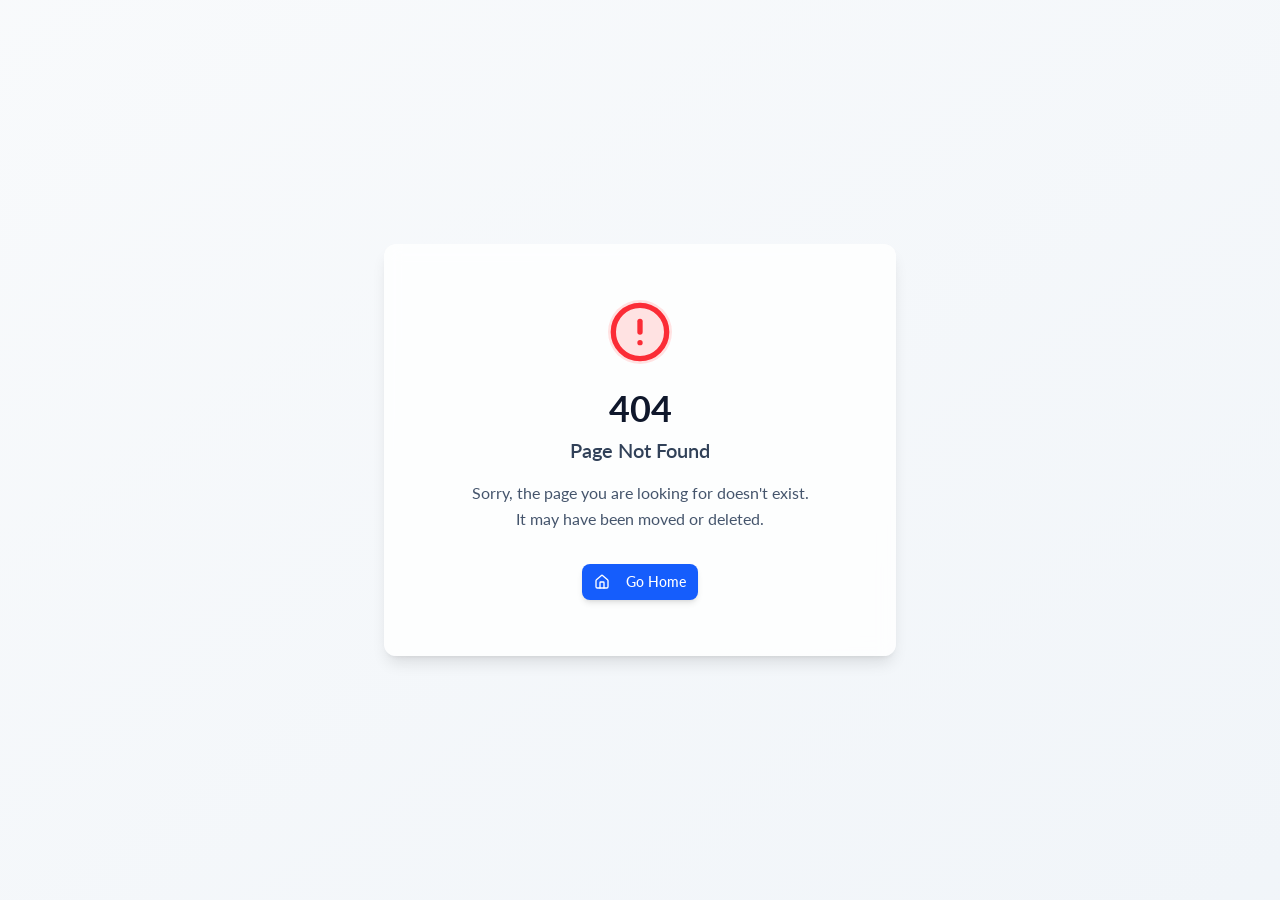
==== index.html @ 90c129e9 "Initial commit" ====
<!doctype html>
<html lang="en">

  <head>
    <meta charset="UTF-8" />
    <meta
      name="viewport"
      content="width=device-width, initial-scale=1.0, maximum-scale=1" />
    <title>Spirited Drivers Club — Stuttgart to Budapest | May 2026</title>
    <link rel="preconnect" href="https://fonts.googleapis.com" />
    <link rel="preconnect" href="https://fonts.gstatic.com" crossorigin />
    <link href="https://fonts.googleapis.com/css2?family=Dancing+Script:wght@600;700&family=Playfair+Display:ital,wght@0,400;0,600;0,700;1,400&family=Lato:wght@300;400;700&display=swap" rel="stylesheet" />
    <script type="module" crossorigin src="/assets/index-B2SPgRBj.js"></script>
    <link rel="stylesheet" crossorigin href="/assets/index-DcI2GNKt.css">
  </head>

  <body>

    <div id="root"></div>
    <script
      defer
      src="https://manus-analytics.com/umami"
      data-website-id="cd455a29-3bba-45b9-8fc7-5e9c5cc2528a"></script>
  </body>

</html>
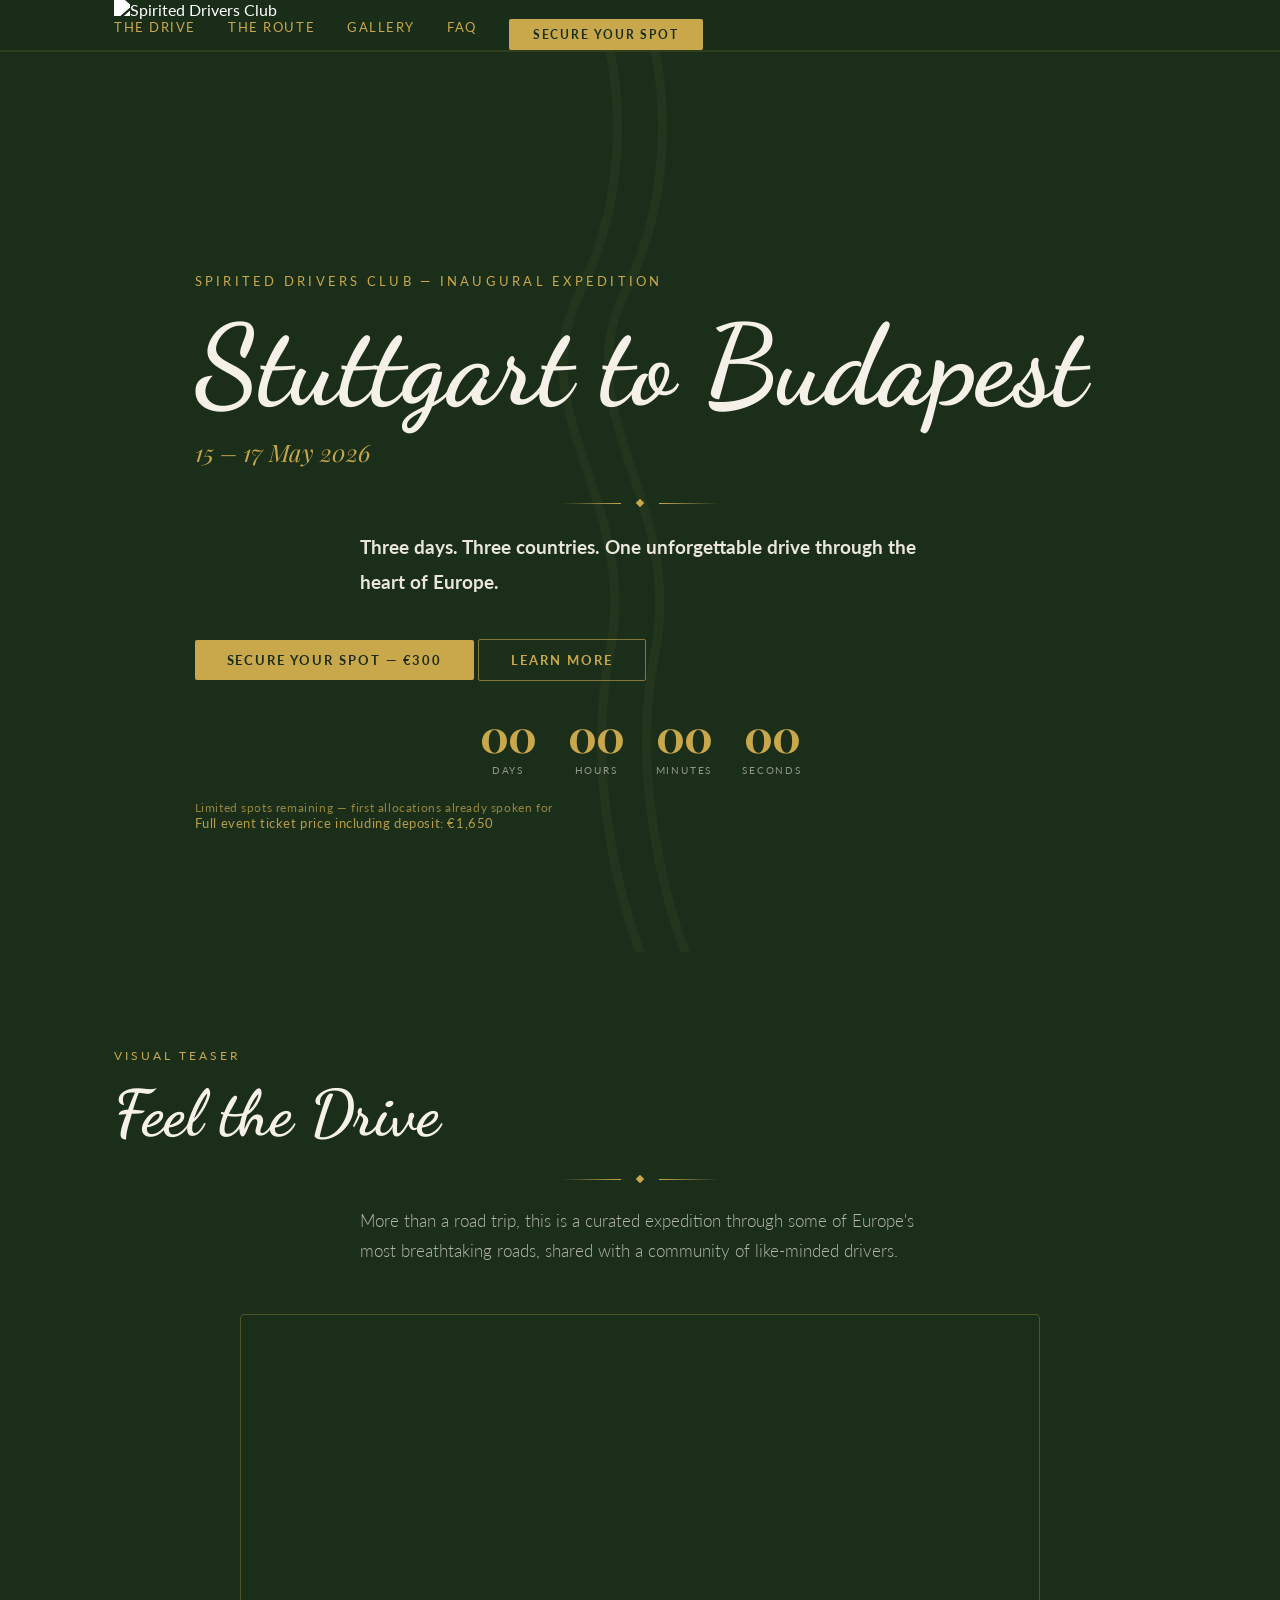
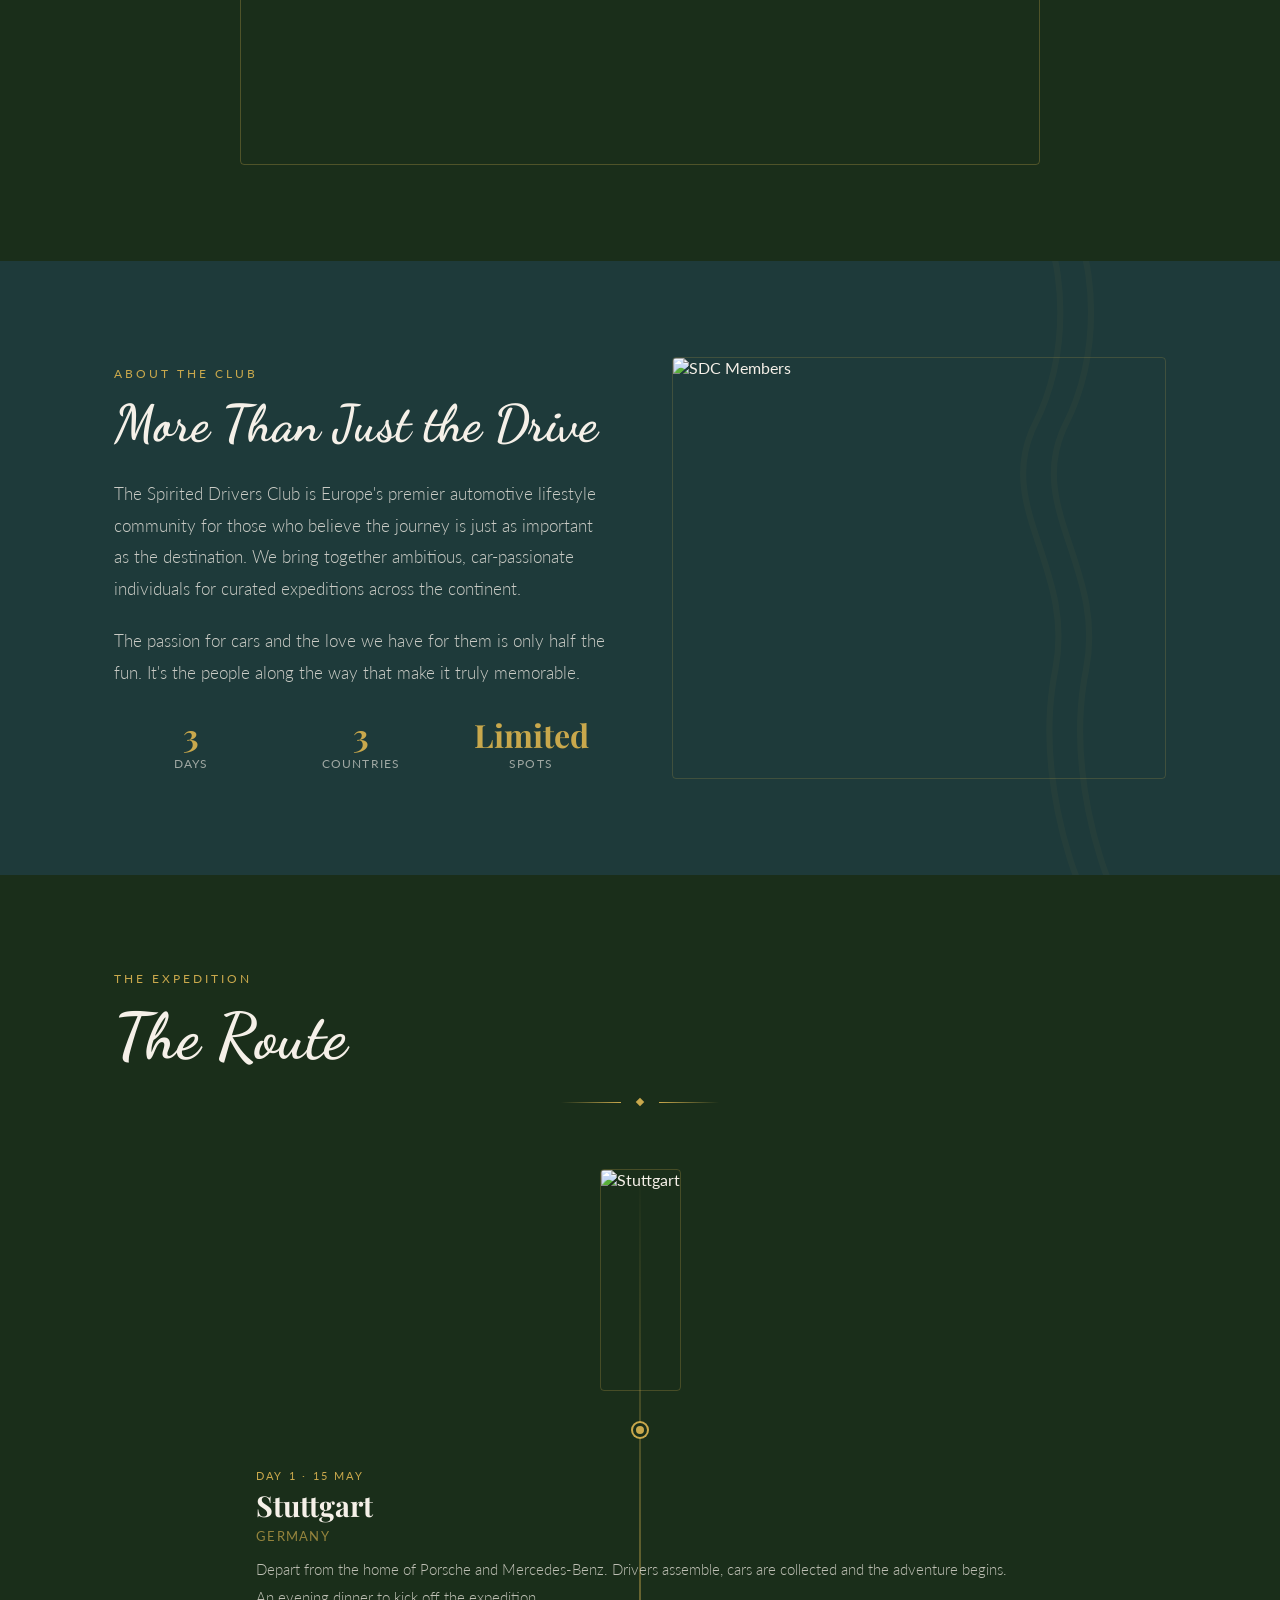
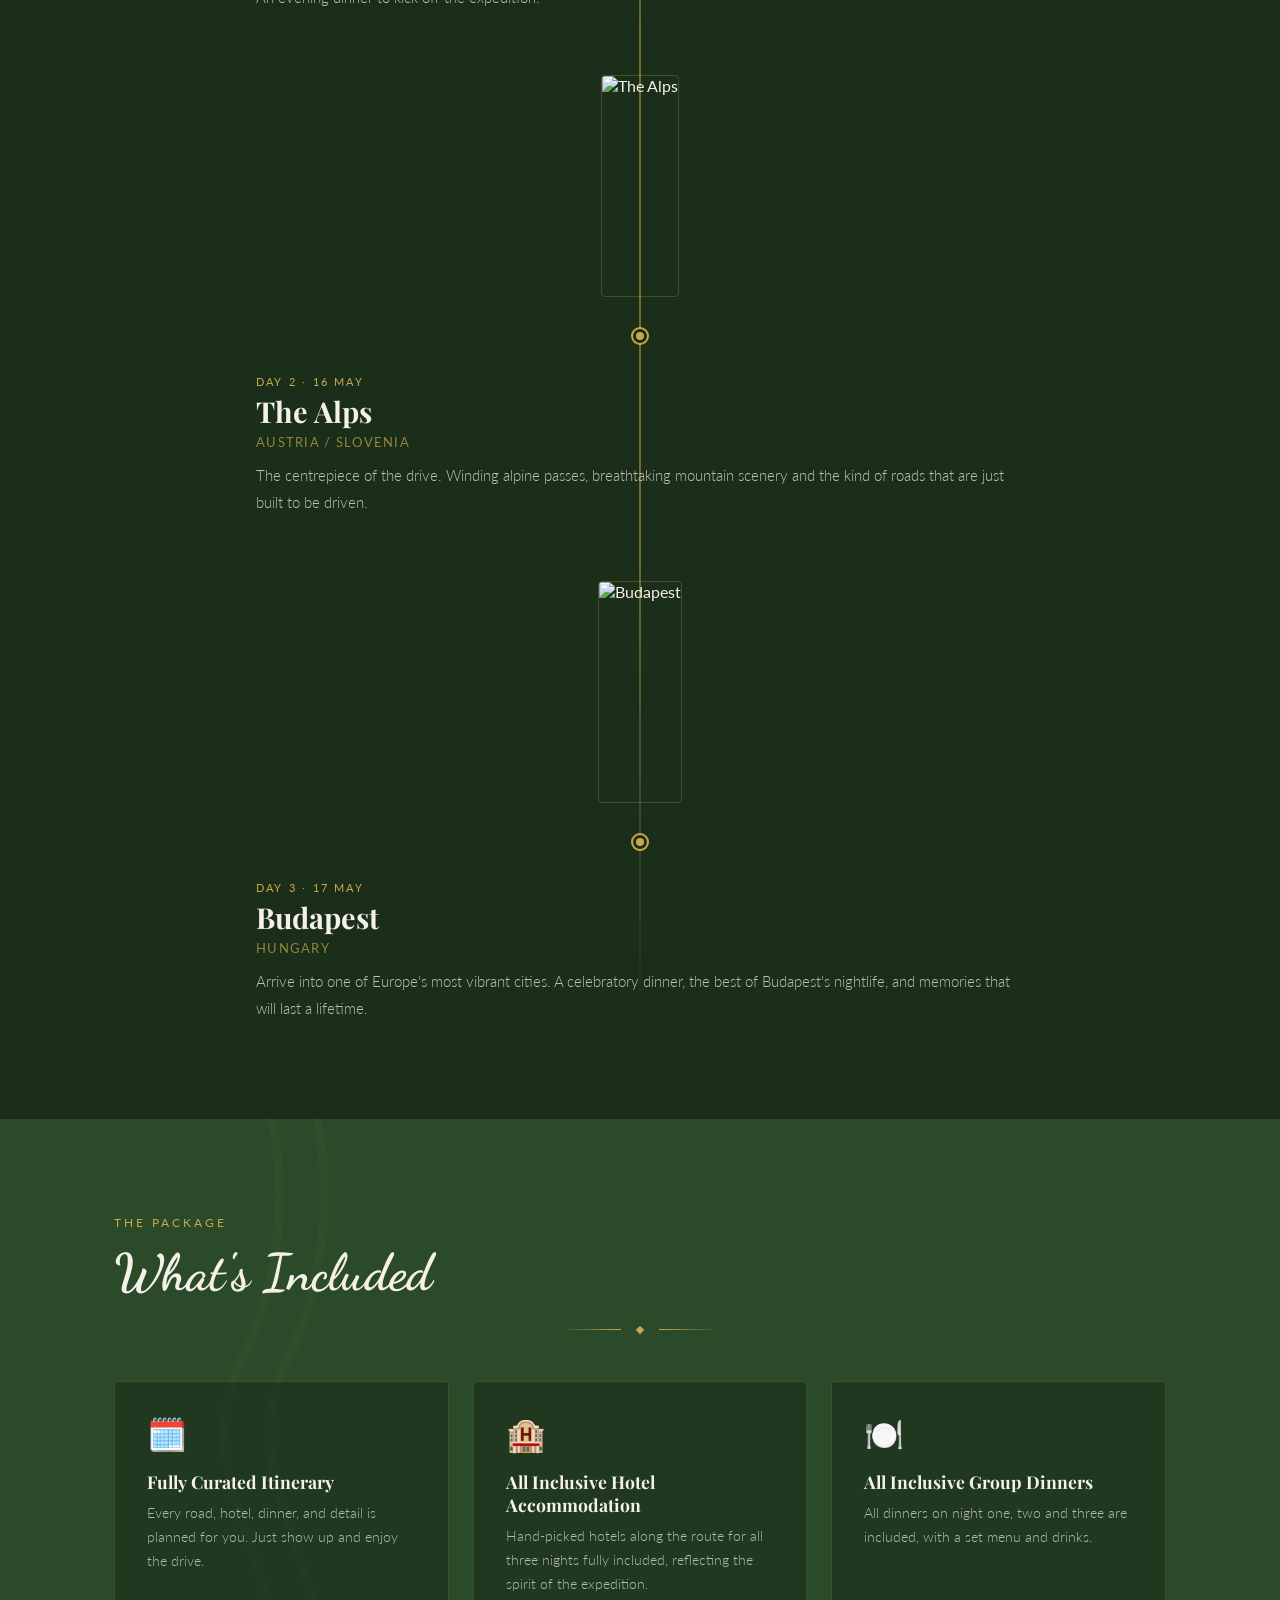
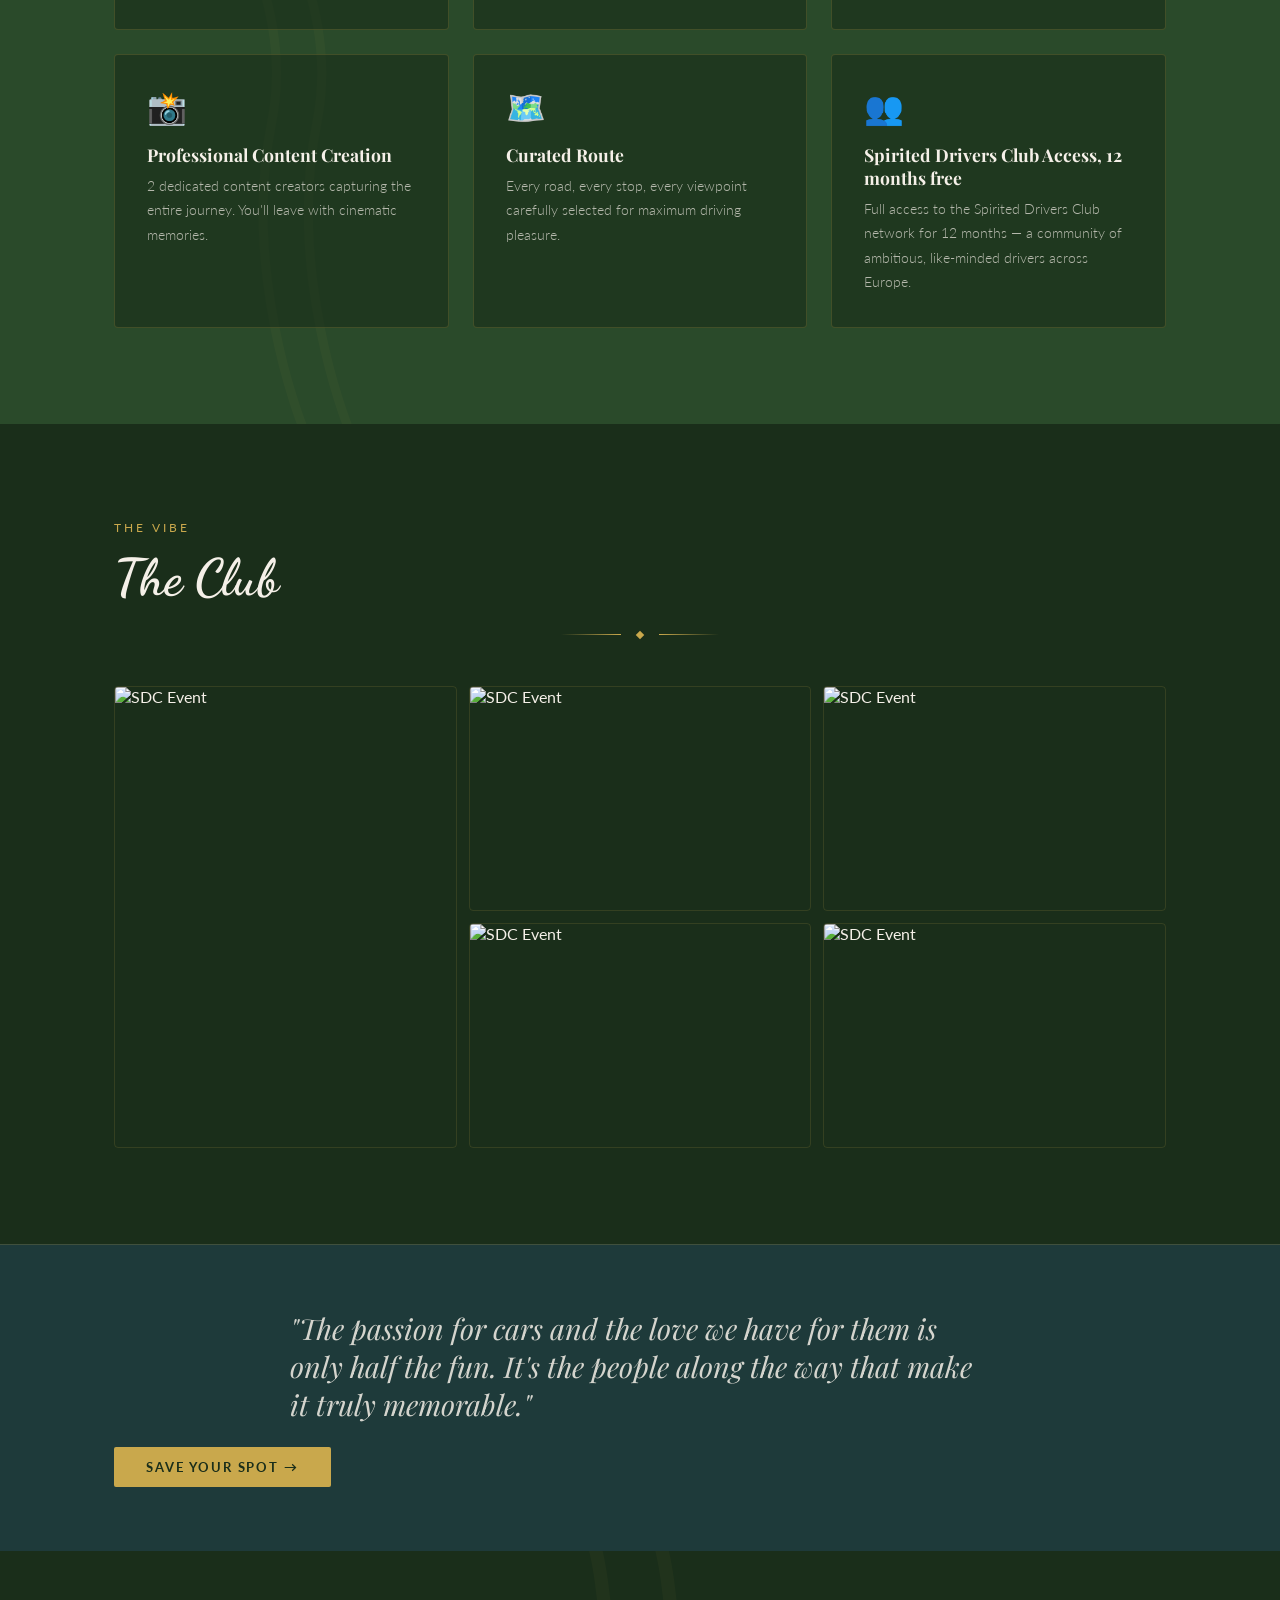
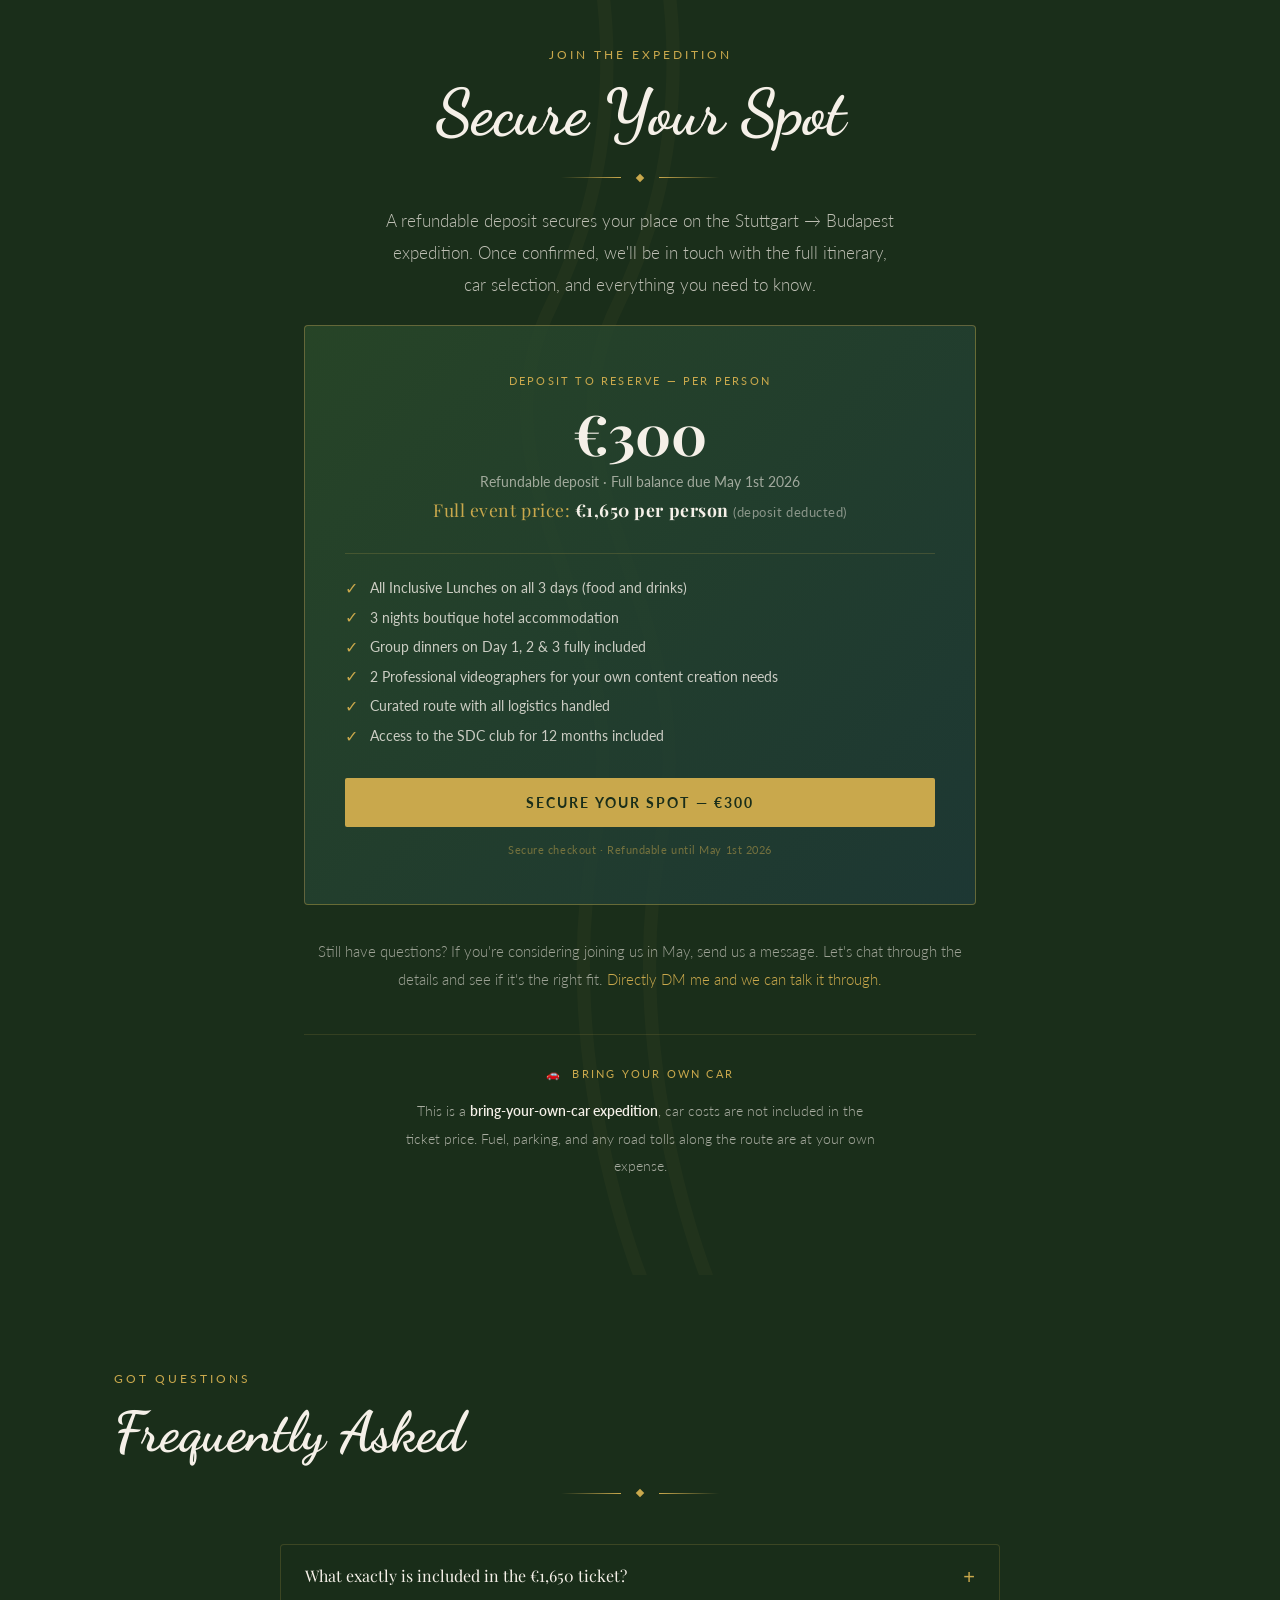
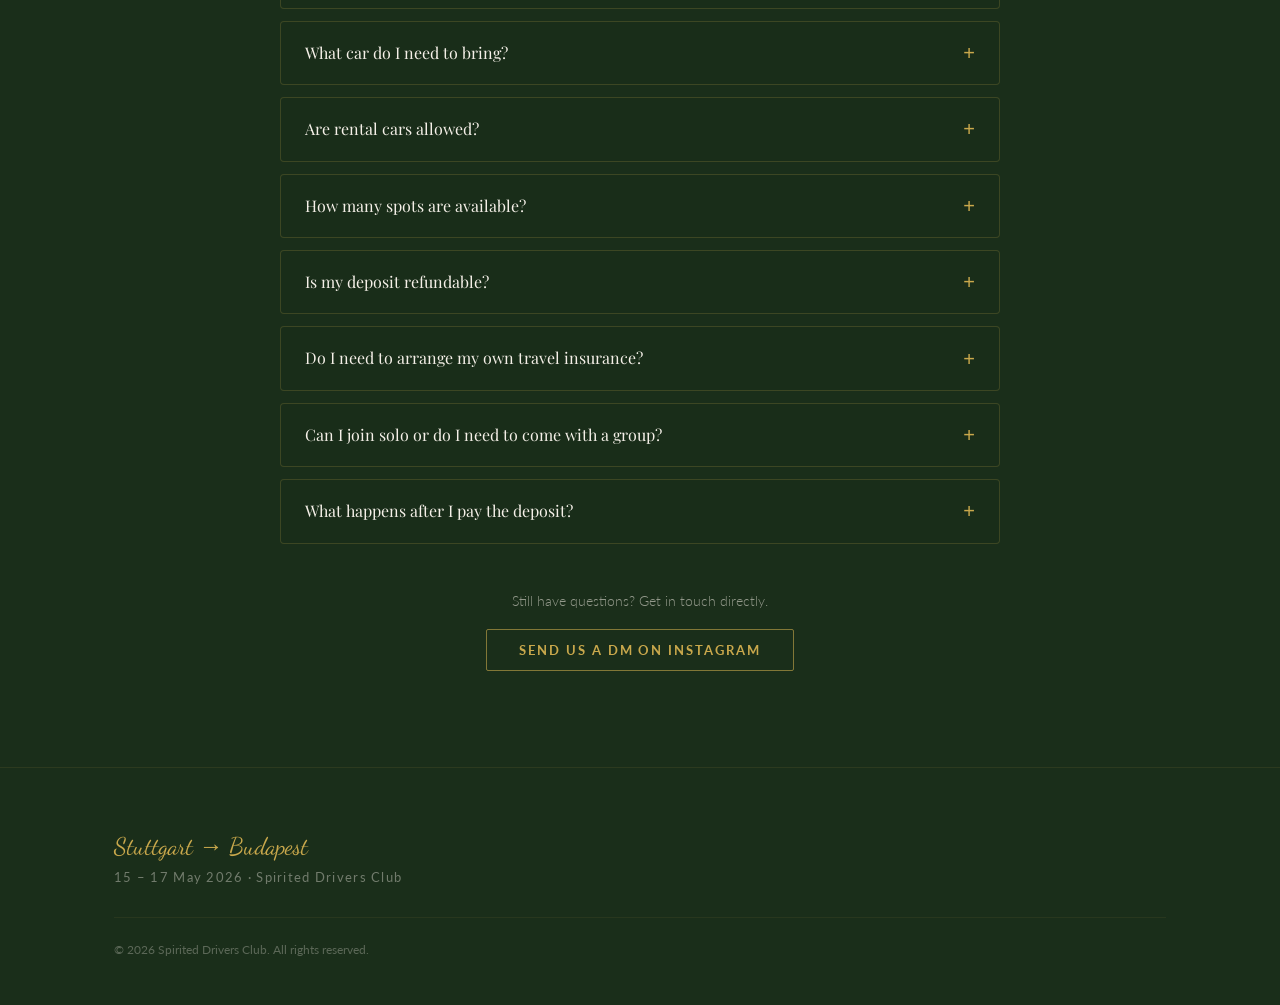
==== commit 2e5a2c1d: "Rewrite site as plain HTML/CSS/JS, add confirmation page and serve.mjs Co-Authored-By: Claude Sonnet" ====
--- a/index.html
+++ b/index.html
@@ -1,26 +1,814 @@
 <!doctype html>
 <html lang="en">
-
-  <head>
-    <meta charset="UTF-8" />
-    <meta
-      name="viewport"
-      content="width=device-width, initial-scale=1.0, maximum-scale=1" />
-    <title>Spirited Drivers Club — Stuttgart to Budapest | May 2026</title>
-    <link rel="preconnect" href="https://fonts.googleapis.com" />
-    <link rel="preconnect" href="https://fonts.gstatic.com" crossorigin />
-    <link href="https://fonts.googleapis.com/css2?family=Dancing+Script:wght@600;700&family=Playfair+Display:ital,wght@0,400;0,600;0,700;1,400&family=Lato:wght@300;400;700&display=swap" rel="stylesheet" />
-    <script type="module" crossorigin src="/assets/index-B2SPgRBj.js"></script>
-    <link rel="stylesheet" crossorigin href="/assets/index-DcI2GNKt.css">
-  </head>
-
-  <body>
-
-    <div id="root"></div>
-    <script
-      defer
-      src="https://manus-analytics.com/umami"
-      data-website-id="cd455a29-3bba-45b9-8fc7-5e9c5cc2528a"></script>
-  </body>
-
+<head>
+  <meta charset="UTF-8" />
+  <meta name="viewport" content="width=device-width, initial-scale=1.0, maximum-scale=1" />
+  <title>Spirited Drivers Club — Stuttgart to Budapest | May 2026</title>
+  <link rel="preconnect" href="https://fonts.googleapis.com" />
+  <link rel="preconnect" href="https://fonts.gstatic.com" crossorigin />
+  <link href="https://fonts.googleapis.com/css2?family=Dancing+Script:wght@600;700&family=Playfair+Display:ital,wght@0,400;0,600;0,700;1,400&family=Lato:wght@300;400;700&display=swap" rel="stylesheet" />
+  <script src="https://cdn.tailwindcss.com"></script>
+  <style>
+    *, *::before, *::after { box-sizing: border-box; margin: 0; padding: 0; }
+    html { scroll-behavior: smooth; }
+    body { background: #1A2E1A; color: #F5F0E8; font-family: 'Lato', sans-serif; }
+
+    .container { max-width: 1100px; margin: 0 auto; padding: 0 1.5rem; }
+
+    /* ── Buttons ── */
+    .btn-gold {
+      display: inline-block;
+      background: #C9A84C;
+      color: #1A2E1A;
+      font-family: 'Lato', sans-serif;
+      font-weight: 700;
+      font-size: 13px;
+      letter-spacing: 0.15em;
+      text-transform: uppercase;
+      padding: 0.75rem 2rem;
+      border: none;
+      border-radius: 2px;
+      cursor: pointer;
+      text-decoration: none;
+      transition: opacity 0.2s ease, transform 0.15s ease;
+    }
+    .btn-gold:hover { opacity: 0.85; transform: translateY(-1px); }
+    .btn-gold:active { transform: translateY(0); }
+    .btn-gold:focus-visible { outline: 2px solid #C9A84C; outline-offset: 3px; }
+
+    .btn-outline-gold {
+      display: inline-block;
+      background: transparent;
+      color: #C9A84C;
+      border: 1px solid rgba(201,168,76,0.6);
+      font-family: 'Lato', sans-serif;
+      font-weight: 700;
+      font-size: 13px;
+      letter-spacing: 0.15em;
+      text-transform: uppercase;
+      padding: 0.75rem 2rem;
+      border-radius: 2px;
+      cursor: pointer;
+      text-decoration: none;
+      transition: background 0.2s ease, border-color 0.2s ease, color 0.2s ease, transform 0.15s ease;
+    }
+    .btn-outline-gold:hover { background: rgba(201,168,76,0.1); border-color: #C9A84C; color: #F5F0E8; transform: translateY(-1px); }
+    .btn-outline-gold:active { transform: translateY(0); }
+    .btn-outline-gold:focus-visible { outline: 2px solid #C9A84C; outline-offset: 3px; }
+
+    /* ── Nav ── */
+    nav {
+      position: sticky;
+      top: 0;
+      z-index: 50;
+      background: rgba(26,46,26,0.95);
+      backdrop-filter: blur(10px);
+      border-bottom: 1px solid rgba(201,168,76,0.15);
+    }
+
+    /* ── Divider motif ── */
+    .motif {
+      display: flex;
+      align-items: center;
+      justify-content: center;
+      gap: 1rem;
+      margin: 1.5rem 0;
+    }
+    .motif-line {
+      height: 1px;
+      width: 60px;
+    }
+    .motif-diamond {
+      width: 6px;
+      height: 6px;
+      background: #C9A84C;
+      transform: rotate(45deg);
+    }
+
+    /* ── Fade in animation ── */
+    .fade-in {
+      opacity: 0;
+      transform: translateY(20px);
+      transition: opacity 0.6s ease, transform 0.6s ease;
+    }
+    .fade-in.visible {
+      opacity: 1;
+      transform: translateY(0);
+    }
+
+    /* ── FAQ ── */
+    .faq-answer {
+      max-height: 0;
+      overflow: hidden;
+      transition: max-height 0.35s cubic-bezier(0.4,0,0.2,1);
+    }
+    .faq-answer.open { max-height: 300px; }
+    .faq-icon {
+      display: inline-block;
+      transition: transform 0.3s ease;
+      flex-shrink: 0;
+      font-size: 1.25rem;
+      font-weight: 300;
+      color: #C9A84C;
+      line-height: 1;
+    }
+    .faq-icon.open { transform: rotate(45deg); }
+
+    /* ── Gallery hover ── */
+    .gallery-img { transition: transform 0.5s ease; display: block; }
+    .gallery-img:hover { transform: scale(1.04); }
+
+    /* ── Mobile menu ── */
+    #mobile-menu {
+      overflow: hidden;
+      max-height: 0;
+      transition: max-height 0.35s cubic-bezier(0.4,0,0.2,1);
+    }
+    #mobile-menu.open { max-height: 320px; }
+
+    /* ── Responsive ── */
+    @media (min-width: 768px) {
+      .md\:flex { display: flex !important; }
+      .md\:hidden { display: none !important; }
+      .md\:grid-cols-2 { grid-template-columns: repeat(2, 1fr) !important; }
+      .md\:grid-cols-3 { grid-template-columns: repeat(3, 1fr) !important; }
+      .md\:flex-row { flex-direction: row !important; }
+      .md\:flex-row-reverse { flex-direction: row-reverse !important; }
+    }
+    @media (max-width: 767px) {
+      .md\:flex { display: none !important; }
+      .md\:hidden { display: flex !important; }
+    }
+    @media (min-width: 1024px) {
+      .lg\:grid-cols-3 { grid-template-columns: repeat(3, 1fr) !important; }
+    }
+
+    /* ── Countdown ── */
+    .countdown-unit { text-align: center; min-width: 64px; }
+  </style>
+</head>
+<body>
+
+<!-- ══════════ NAV ══════════ -->
+<nav>
+  <div class="container flex items-center justify-between py-4">
+    <img src="https://d2xsxph8kpxj0f.cloudfront.net/310519663283628908/mUpBJCnHgEUtjLhsqMcQCs/sdc-logo_690c210c.png"
+         alt="Spirited Drivers Club"
+         style="height:52px; filter:brightness(0) invert(1);" />
+
+    <!-- Desktop links -->
+    <div class="md:flex hidden items-center" style="gap:2rem;">
+      <a href="#about" style="color:#C9A84C;font-family:'Lato',sans-serif;font-size:13px;letter-spacing:0.12em;text-transform:uppercase;text-decoration:none;transition:opacity 0.2s;" onmouseover="this.style.opacity='.7'" onmouseout="this.style.opacity='1'">The Drive</a>
+      <a href="#route" style="color:#C9A84C;font-family:'Lato',sans-serif;font-size:13px;letter-spacing:0.12em;text-transform:uppercase;text-decoration:none;transition:opacity 0.2s;" onmouseover="this.style.opacity='.7'" onmouseout="this.style.opacity='1'">The Route</a>
+      <a href="#gallery" style="color:#C9A84C;font-family:'Lato',sans-serif;font-size:13px;letter-spacing:0.12em;text-transform:uppercase;text-decoration:none;transition:opacity 0.2s;" onmouseover="this.style.opacity='.7'" onmouseout="this.style.opacity='1'">Gallery</a>
+      <a href="#faq" style="color:#C9A84C;font-family:'Lato',sans-serif;font-size:13px;letter-spacing:0.12em;text-transform:uppercase;text-decoration:none;transition:opacity 0.2s;" onmouseover="this.style.opacity='.7'" onmouseout="this.style.opacity='1'">FAQ</a>
+      <a href="https://buy.stripe.com/eVq5kCaee3vP09Y0WggQE03" target="_blank" rel="noopener noreferrer"
+         class="btn-gold" style="padding:0.5rem 1.5rem;font-size:12px;">Secure Your Spot</a>
+    </div>
+
+    <!-- Mobile hamburger -->
+    <button id="menu-btn" class="md:hidden" onclick="toggleMenu()"
+      style="background:none;border:none;cursor:pointer;display:flex;flex-direction:column;justify-content:center;align-items:center;gap:6px;width:40px;height:40px;"
+      aria-label="Toggle menu">
+      <span id="bar1" style="display:block;width:24px;height:2px;background:#C9A84C;transition:transform 0.25s,opacity 0.25s;"></span>
+      <span id="bar2" style="display:block;width:24px;height:2px;background:#C9A84C;transition:opacity 0.25s;"></span>
+      <span id="bar3" style="display:block;width:24px;height:2px;background:#C9A84C;transition:transform 0.25s,opacity 0.25s;"></span>
+    </button>
+  </div>
+
+  <!-- Mobile menu -->
+  <div id="mobile-menu" style="border-top:1px solid rgba(201,168,76,0.12);background:rgba(26,46,26,0.98);">
+    <div style="padding:1.25rem 1.5rem 1.5rem;display:flex;flex-direction:column;gap:1rem;">
+      <a href="#about" onclick="closeMenu()" style="color:#C9A84C;font-family:'Lato',sans-serif;font-size:13px;letter-spacing:0.12em;text-transform:uppercase;text-decoration:none;">The Drive</a>
+      <a href="#route" onclick="closeMenu()" style="color:#C9A84C;font-family:'Lato',sans-serif;font-size:13px;letter-spacing:0.12em;text-transform:uppercase;text-decoration:none;">The Route</a>
+      <a href="#gallery" onclick="closeMenu()" style="color:#C9A84C;font-family:'Lato',sans-serif;font-size:13px;letter-spacing:0.12em;text-transform:uppercase;text-decoration:none;">Gallery</a>
+      <a href="#faq" onclick="closeMenu()" style="color:#C9A84C;font-family:'Lato',sans-serif;font-size:13px;letter-spacing:0.12em;text-transform:uppercase;text-decoration:none;">FAQ</a>
+      <a href="https://buy.stripe.com/eVq5kCaee3vP09Y0WggQE03" target="_blank" rel="noopener noreferrer"
+         onclick="closeMenu()" class="btn-gold" style="text-align:center;font-size:12px;">Secure Your Spot</a>
+    </div>
+  </div>
+</nav>
+
+
+<!-- ══════════ HERO ══════════ -->
+<section style="position:relative;display:flex;align-items:center;justify-content:center;min-height:100vh;background:linear-gradient(160deg, rgba(26,46,26,0.75) 0%, rgba(26,46,26,0.4) 50%, rgba(26,46,26,0.85) 100%), url('https://d2xsxph8kpxj0f.cloudfront.net/310519663283628908/mUpBJCnHgEUtjLhsqMcQCs/alpine_convoy_4ad8fa86.png') center/cover no-repeat;">
+
+  <!-- Road motif SVG -->
+  <div style="position:absolute;top:0;bottom:0;left:50%;transform:translateX(-50%);opacity:0.06;pointer-events:none;z-index:0;">
+    <svg class="road-motif" viewBox="0 0 200 300" fill="none" xmlns="http://www.w3.org/2000/svg" style="height:100%;width:auto;">
+      <path d="M100 300 C100 300 80 250 90 200 C100 150 60 120 80 80 C100 40 90 0 90 0" stroke="#C9A84C" stroke-width="3" stroke-linecap="round"/>
+      <path d="M115 300 C115 300 95 250 105 200 C115 150 75 120 95 80 C115 40 105 0 105 0" stroke="#C9A84C" stroke-width="3" stroke-linecap="round"/>
+    </svg>
+  </div>
+
+  <div class="container text-center relative" style="z-index:10;padding-top:100px;">
+    <p class="fade-in" style="font-family:'Lato',sans-serif;font-size:13px;letter-spacing:0.25em;color:#C9A84C;text-transform:uppercase;margin-bottom:1rem;">
+      Spirited Drivers Club — Inaugural Expedition
+    </p>
+
+    <h1 class="fade-in" style="font-family:'Dancing Script',cursive;font-size:clamp(3.5rem, 9vw, 7rem);color:#F5F0E8;line-height:1.1;margin-bottom:0.5rem;">
+      Stuttgart to Budapest
+    </h1>
+
+    <p class="fade-in" style="font-family:'Playfair Display',serif;font-style:italic;font-size:clamp(1.1rem, 2.5vw, 1.5rem);color:#C9A84C;margin-bottom:2rem;">
+      15 – 17 May 2026
+    </p>
+
+    <!-- Divider motif -->
+    <div class="motif fade-in">
+      <div class="motif-line" style="background:linear-gradient(90deg, transparent, #C9A84C);"></div>
+      <div class="motif-diamond"></div>
+      <div class="motif-line" style="background:linear-gradient(90deg, #C9A84C, transparent);"></div>
+    </div>
+
+    <p class="fade-in" style="font-family:'Lato',sans-serif;font-weight:700;font-size:clamp(1rem, 2vw, 1.2rem);color:rgba(245,240,232,0.95);max-width:560px;margin:1.5rem auto 2.5rem;line-height:1.8;">
+      Three days. Three countries. One unforgettable drive through the heart of Europe.
+    </p>
+
+    <div class="fade-in flex flex-col sm:flex-row gap-4 justify-center" style="margin-bottom:2rem;">
+      <a href="https://buy.stripe.com/eVq5kCaee3vP09Y0WggQE03" target="_blank" rel="noopener noreferrer"
+         class="btn-gold">Secure Your Spot — €300</a>
+      <a href="#about" class="btn-outline-gold">Learn More</a>
+    </div>
+
+    <!-- Countdown -->
+    <div class="fade-in" style="margin-top:2rem;display:flex;gap:1.5rem;justify-content:center;flex-wrap:wrap;" id="countdown-row">
+      <div class="countdown-unit">
+        <div id="cd-days" style="font-family:'Playfair Display',serif;font-size:clamp(2rem, 5vw, 2.8rem);font-weight:700;color:#C9A84C;line-height:1;letter-spacing:-0.02em;">00</div>
+        <div style="font-family:'Lato',sans-serif;font-size:10px;letter-spacing:0.18em;color:rgba(245,240,232,0.55);margin-top:0.35rem;text-transform:uppercase;">DAYS</div>
+      </div>
+      <div class="countdown-unit">
+        <div id="cd-hours" style="font-family:'Playfair Display',serif;font-size:clamp(2rem, 5vw, 2.8rem);font-weight:700;color:#C9A84C;line-height:1;letter-spacing:-0.02em;">00</div>
+        <div style="font-family:'Lato',sans-serif;font-size:10px;letter-spacing:0.18em;color:rgba(245,240,232,0.55);margin-top:0.35rem;text-transform:uppercase;">HOURS</div>
+      </div>
+      <div class="countdown-unit">
+        <div id="cd-minutes" style="font-family:'Playfair Display',serif;font-size:clamp(2rem, 5vw, 2.8rem);font-weight:700;color:#C9A84C;line-height:1;letter-spacing:-0.02em;">00</div>
+        <div style="font-family:'Lato',sans-serif;font-size:10px;letter-spacing:0.18em;color:rgba(245,240,232,0.55);margin-top:0.35rem;text-transform:uppercase;">MINUTES</div>
+      </div>
+      <div class="countdown-unit">
+        <div id="cd-seconds" style="font-family:'Playfair Display',serif;font-size:clamp(2rem, 5vw, 2.8rem);font-weight:700;color:#C9A84C;line-height:1;letter-spacing:-0.02em;">00</div>
+        <div style="font-family:'Lato',sans-serif;font-size:10px;letter-spacing:0.18em;color:rgba(245,240,232,0.55);margin-top:0.35rem;text-transform:uppercase;">SECONDS</div>
+      </div>
+    </div>
+
+    <p class="fade-in" style="font-family:'Lato',sans-serif;font-size:12px;color:rgba(201,168,76,0.7);margin-top:1.5rem;letter-spacing:0.05em;">
+      Limited spots remaining — first allocations already spoken for<br/>
+      <span style="color:rgba(201,168,76,0.9);font-size:13px;">Full event ticket price including deposit: €1,650</span>
+    </p>
+  </div>
+</section>
+
+
+<!-- ══════════ FEEL THE DRIVE (id=about) ══════════ -->
+<section id="about" style="background:#1A2E1A;padding:6rem 0;">
+  <div class="container">
+    <div class="text-center fade-in" style="margin-bottom:3rem;">
+      <p style="font-family:'Lato',sans-serif;font-size:12px;letter-spacing:0.25em;color:#C9A84C;text-transform:uppercase;margin-bottom:0.75rem;">Visual Teaser</p>
+      <h2 style="font-family:'Dancing Script',cursive;font-size:clamp(2.5rem, 5vw, 4rem);color:#F5F0E8;">Feel the Drive</h2>
+      <div class="motif">
+        <div class="motif-line" style="background:linear-gradient(90deg, transparent, #C9A84C);"></div>
+        <div class="motif-diamond"></div>
+        <div class="motif-line" style="background:linear-gradient(90deg, #C9A84C, transparent);"></div>
+      </div>
+      <p style="font-family:'Lato',sans-serif;font-weight:300;color:rgba(245,240,232,0.7);max-width:560px;margin:1rem auto;line-height:1.8;font-size:1.05rem;">
+        More than a road trip, this is a curated expedition through some of Europe's most breathtaking roads, shared with a community of like-minded drivers.
+      </p>
+    </div>
+
+    <!-- Video embed -->
+    <div class="fade-in" style="max-width:800px;border-radius:4px;overflow:hidden;border:1px solid rgba(201,168,76,0.3);margin:0 auto;">
+      <div style="position:relative;padding-bottom:56.25%;height:0;">
+        <iframe src="https://www.loom.com/embed/0326cd6fbe7a41ca820242a396793d7e"
+                frameborder="0" webkitallowfullscreen mozallowfullscreen allowfullscreen
+                style="position:absolute;top:0;left:0;width:100%;height:100%;"></iframe>
+      </div>
+    </div>
+  </div>
+</section>
+
+
+<!-- ══════════ ABOUT THE CLUB (teal section) ══════════ -->
+<section style="background:#1E3A3A;padding:6rem 0;position:relative;overflow:hidden;">
+  <!-- Road motif -->
+  <div style="position:absolute;top:0;bottom:0;right:0;opacity:0.04;pointer-events:none;">
+    <svg viewBox="0 0 200 300" fill="none" style="height:100%;width:auto;">
+      <path d="M100 300 C100 300 80 250 90 200 C100 150 60 120 80 80 C100 40 90 0 90 0" stroke="#C9A84C" stroke-width="3" stroke-linecap="round"/>
+      <path d="M115 300 C115 300 95 250 105 200 C115 150 75 120 95 80 C115 40 105 0 105 0" stroke="#C9A84C" stroke-width="3" stroke-linecap="round"/>
+    </svg>
+  </div>
+
+  <div class="container">
+    <div style="display:grid;gap:4rem;align-items:center;" class="md:grid-cols-2">
+
+      <!-- Left: text -->
+      <div class="fade-in">
+        <p style="font-family:'Lato',sans-serif;font-size:12px;letter-spacing:0.25em;color:#C9A84C;text-transform:uppercase;margin-bottom:0.75rem;">About the Club</p>
+        <h2 style="font-family:'Dancing Script',cursive;font-size:clamp(2.2rem, 4vw, 3.5rem);color:#F5F0E8;margin-bottom:1.5rem;">More Than Just the Drive</h2>
+        <p style="font-family:'Lato',sans-serif;font-weight:300;color:rgba(245,240,232,0.8);line-height:1.9;margin-bottom:1.25rem;font-size:1.05rem;">
+          The Spirited Drivers Club is Europe's premier automotive lifestyle community for those who believe the journey is just as important as the destination. We bring together ambitious, car-passionate individuals for curated expeditions across the continent.
+        </p>
+        <p style="font-family:'Lato',sans-serif;font-weight:300;color:rgba(245,240,232,0.8);line-height:1.9;font-size:1.05rem;">
+          The passion for cars and the love we have for them is only half the fun. It's the people along the way that make it truly memorable.
+        </p>
+
+        <!-- Stats -->
+        <div style="display:grid;grid-template-columns:repeat(3,1fr);gap:1rem;margin-top:1.5rem;">
+          <div style="text-align:center;">
+            <p style="font-family:'Playfair Display',serif;font-size:2rem;color:#C9A84C;font-weight:700;">3</p>
+            <p style="font-family:'Lato',sans-serif;font-size:0.75rem;color:rgba(245,240,232,0.6);text-transform:uppercase;letter-spacing:0.1em;">Days</p>
+          </div>
+          <div style="text-align:center;">
+            <p style="font-family:'Playfair Display',serif;font-size:2rem;color:#C9A84C;font-weight:700;">3</p>
+            <p style="font-family:'Lato',sans-serif;font-size:0.75rem;color:rgba(245,240,232,0.6);text-transform:uppercase;letter-spacing:0.1em;">Countries</p>
+          </div>
+          <div style="text-align:center;">
+            <p style="font-family:'Playfair Display',serif;font-size:2rem;color:#C9A84C;font-weight:700;">Limited</p>
+            <p style="font-family:'Lato',sans-serif;font-size:0.75rem;color:rgba(245,240,232,0.6);text-transform:uppercase;letter-spacing:0.1em;">Spots</p>
+          </div>
+        </div>
+      </div>
+
+      <!-- Right: image -->
+      <div class="fade-in">
+        <div style="border-radius:4px;overflow:hidden;border:1px solid rgba(201,168,76,0.2);">
+          <img src="https://d2xsxph8kpxj0f.cloudfront.net/310519663283628908/mUpBJCnHgEUtjLhsqMcQCs/IMG_6245_c9a830d2.jpg"
+               alt="SDC Members" style="width:100%;height:420px;object-fit:cover;object-position:center top;display:block;" />
+        </div>
+      </div>
+
+    </div>
+  </div>
+</section>
+
+
+<!-- ══════════ THE ROUTE (id=route) ══════════ -->
+<section id="route" style="background:#1A2E1A;padding:6rem 0;">
+  <div class="container">
+    <div class="text-center fade-in" style="margin-bottom:4rem;">
+      <p style="font-family:'Lato',sans-serif;font-size:12px;letter-spacing:0.25em;color:#C9A84C;text-transform:uppercase;margin-bottom:0.75rem;">The Expedition</p>
+      <h2 style="font-family:'Dancing Script',cursive;font-size:clamp(2.5rem, 5vw, 4rem);color:#F5F0E8;">The Route</h2>
+      <div class="motif">
+        <div class="motif-line" style="background:linear-gradient(90deg, transparent, #C9A84C);"></div>
+        <div class="motif-diamond"></div>
+        <div class="motif-line" style="background:linear-gradient(90deg, #C9A84C, transparent);"></div>
+      </div>
+    </div>
+
+    <!-- Route days -->
+    <div class="relative max-w-3xl mx-auto" style="position:relative;max-width:768px;margin:0 auto;">
+      <!-- Vertical line (desktop) -->
+      <div style="position:absolute;left:50%;top:0;bottom:0;width:1px;background:linear-gradient(180deg, transparent, #C9A84C, #C9A84C, transparent);transform:translateX(-50%);pointer-events:none;" class="md:block hidden"></div>
+
+      <!-- Day 1 -->
+      <div class="fade-in" style="display:flex;flex-direction:column;align-items:center;gap:2rem;margin-bottom:4rem;" id="day1-row">
+        <style>#day1-row { flex-direction: column; } @media(min-width:768px){#day1-row{flex-direction:row;}}</style>
+        <!-- Image -->
+        <div style="flex:1;">
+          <div style="border:1px solid rgba(201,168,76,0.25);border-radius:4px;overflow:hidden;">
+            <img src="https://d2xsxph8kpxj0f.cloudfront.net/310519663283628908/mUpBJCnHgEUtjLhsqMcQCs/sdc-showroom_df591e79.jpg"
+                 alt="Stuttgart" style="width:100%;height:220px;object-fit:cover;display:block;" class="gallery-img"/>
+          </div>
+        </div>
+        <!-- Dot -->
+        <div style="display:none;flex-direction:column;align-items:center;min-width:40px;" class="md:flex">
+          <div style="width:14px;height:14px;border-radius:50%;background:#C9A84C;border:3px solid #1A2E1A;box-shadow:0 0 0 2px #C9A84C;"></div>
+        </div>
+        <!-- Text -->
+        <div style="flex:1;">
+          <p style="font-family:'Lato',sans-serif;font-size:11px;letter-spacing:0.2em;color:#C9A84C;text-transform:uppercase;margin-bottom:0.25rem;">Day 1 · 15 May</p>
+          <h3 style="font-family:'Playfair Display',serif;font-size:1.8rem;color:#F5F0E8;margin-bottom:0.25rem;">Stuttgart</h3>
+          <p style="font-family:'Lato',sans-serif;font-size:0.8rem;color:rgba(201,168,76,0.7);text-transform:uppercase;letter-spacing:0.1em;margin-bottom:0.75rem;">Germany</p>
+          <p style="font-family:'Lato',sans-serif;font-weight:300;color:rgba(245,240,232,0.75);line-height:1.8;font-size:0.95rem;">Depart from the home of Porsche and Mercedes-Benz. Drivers assemble, cars are collected and the adventure begins. An evening dinner to kick off the expedition.</p>
+        </div>
+      </div>
+
+      <!-- Day 2 -->
+      <div class="fade-in" style="display:flex;flex-direction:column;align-items:center;gap:2rem;margin-bottom:4rem;" id="day2-row">
+        <style>#day2-row { flex-direction: column; } @media(min-width:768px){#day2-row{flex-direction:row-reverse;}}</style>
+        <!-- Image -->
+        <div style="flex:1;">
+          <div style="border:1px solid rgba(201,168,76,0.25);border-radius:4px;overflow:hidden;">
+            <img src="https://d2xsxph8kpxj0f.cloudfront.net/310519663283628908/mUpBJCnHgEUtjLhsqMcQCs/alpine_driving_road_ce184b92.jpg"
+                 alt="The Alps" style="width:100%;height:220px;object-fit:cover;display:block;" class="gallery-img"/>
+          </div>
+        </div>
+        <!-- Dot -->
+        <div style="display:none;flex-direction:column;align-items:center;min-width:40px;" class="md:flex">
+          <div style="width:14px;height:14px;border-radius:50%;background:#C9A84C;border:3px solid #1A2E1A;box-shadow:0 0 0 2px #C9A84C;"></div>
+        </div>
+        <!-- Text -->
+        <div style="flex:1;">
+          <p style="font-family:'Lato',sans-serif;font-size:11px;letter-spacing:0.2em;color:#C9A84C;text-transform:uppercase;margin-bottom:0.25rem;">Day 2 · 16 May</p>
+          <h3 style="font-family:'Playfair Display',serif;font-size:1.8rem;color:#F5F0E8;margin-bottom:0.25rem;">The Alps</h3>
+          <p style="font-family:'Lato',sans-serif;font-size:0.8rem;color:rgba(201,168,76,0.7);text-transform:uppercase;letter-spacing:0.1em;margin-bottom:0.75rem;">Austria / Slovenia</p>
+          <p style="font-family:'Lato',sans-serif;font-weight:300;color:rgba(245,240,232,0.75);line-height:1.8;font-size:0.95rem;">The centrepiece of the drive. Winding alpine passes, breathtaking mountain scenery and the kind of roads that are just built to be driven.</p>
+        </div>
+      </div>
+
+      <!-- Day 3 -->
+      <div class="fade-in" style="display:flex;flex-direction:column;align-items:center;gap:2rem;" id="day3-row">
+        <style>#day3-row { flex-direction: column; } @media(min-width:768px){#day3-row{flex-direction:row;}}</style>
+        <!-- Image -->
+        <div style="flex:1;">
+          <div style="border:1px solid rgba(201,168,76,0.25);border-radius:4px;overflow:hidden;">
+            <img src="https://d2xsxph8kpxj0f.cloudfront.net/310519663283628908/mUpBJCnHgEUtjLhsqMcQCs/sdc-lambos-snow_ce86d8f0.jpg"
+                 alt="Budapest" style="width:100%;height:220px;object-fit:cover;display:block;" class="gallery-img"/>
+          </div>
+        </div>
+        <!-- Dot -->
+        <div style="display:none;flex-direction:column;align-items:center;min-width:40px;" class="md:flex">
+          <div style="width:14px;height:14px;border-radius:50%;background:#C9A84C;border:3px solid #1A2E1A;box-shadow:0 0 0 2px #C9A84C;"></div>
+        </div>
+        <!-- Text -->
+        <div style="flex:1;">
+          <p style="font-family:'Lato',sans-serif;font-size:11px;letter-spacing:0.2em;color:#C9A84C;text-transform:uppercase;margin-bottom:0.25rem;">Day 3 · 17 May</p>
+          <h3 style="font-family:'Playfair Display',serif;font-size:1.8rem;color:#F5F0E8;margin-bottom:0.25rem;">Budapest</h3>
+          <p style="font-family:'Lato',sans-serif;font-size:0.8rem;color:rgba(201,168,76,0.7);text-transform:uppercase;letter-spacing:0.1em;margin-bottom:0.75rem;">Hungary</p>
+          <p style="font-family:'Lato',sans-serif;font-weight:300;color:rgba(245,240,232,0.75);line-height:1.8;font-size:0.95rem;">Arrive into one of Europe's most vibrant cities. A celebratory dinner, the best of Budapest's nightlife, and memories that will last a lifetime.</p>
+        </div>
+      </div>
+    </div>
+  </div>
+</section>
+
+
+<!-- ══════════ WHAT'S INCLUDED (dark green section) ══════════ -->
+<section style="background:#2A4A2A;padding:6rem 0;position:relative;overflow:hidden;">
+  <div style="position:absolute;top:0;bottom:0;left:0;opacity:0.04;pointer-events:none;">
+    <svg viewBox="0 0 200 300" fill="none" style="height:100%;width:auto;">
+      <path d="M100 300 C100 300 80 250 90 200 C100 150 60 120 80 80 C100 40 90 0 90 0" stroke="#C9A84C" stroke-width="3" stroke-linecap="round"/>
+      <path d="M115 300 C115 300 95 250 105 200 C115 150 75 120 95 80 C115 40 105 0 105 0" stroke="#C9A84C" stroke-width="3" stroke-linecap="round"/>
+    </svg>
+  </div>
+
+  <div class="container">
+    <div class="text-center fade-in" style="margin-bottom:3rem;">
+      <p style="font-family:'Lato',sans-serif;font-size:12px;letter-spacing:0.25em;color:#C9A84C;text-transform:uppercase;margin-bottom:0.75rem;">The Package</p>
+      <h2 style="font-family:'Dancing Script',cursive;font-size:clamp(2.2rem, 4vw, 3.5rem);color:#F5F0E8;">What's Included</h2>
+      <div class="motif">
+        <div class="motif-line" style="background:linear-gradient(90deg, transparent, #C9A84C);"></div>
+        <div class="motif-diamond"></div>
+        <div class="motif-line" style="background:linear-gradient(90deg, #C9A84C, transparent);"></div>
+      </div>
+    </div>
+
+    <div style="display:grid;gap:1.5rem;" class="md:grid-cols-2 lg:grid-cols-3">
+
+      <div class="fade-in" style="background:rgba(26,46,26,0.6);border:1px solid rgba(201,168,76,0.2);border-radius:4px;padding:2rem;">
+        <div style="font-size:2rem;margin-bottom:1rem;">🗓️</div>
+        <h4 style="font-family:'Playfair Display',serif;font-size:1.1rem;color:#F5F0E8;margin-bottom:0.5rem;">Fully Curated Itinerary</h4>
+        <p style="font-family:'Lato',sans-serif;font-weight:300;color:rgba(245,240,232,0.7);line-height:1.7;font-size:0.9rem;">Every road, hotel, dinner, and detail is planned for you. Just show up and enjoy the drive.</p>
+      </div>
+
+      <div class="fade-in" style="background:rgba(26,46,26,0.6);border:1px solid rgba(201,168,76,0.2);border-radius:4px;padding:2rem;">
+        <div style="font-size:2rem;margin-bottom:1rem;">🏨</div>
+        <h4 style="font-family:'Playfair Display',serif;font-size:1.1rem;color:#F5F0E8;margin-bottom:0.5rem;">All Inclusive Hotel Accommodation</h4>
+        <p style="font-family:'Lato',sans-serif;font-weight:300;color:rgba(245,240,232,0.7);line-height:1.7;font-size:0.9rem;">Hand-picked hotels along the route for all three nights fully included, reflecting the spirit of the expedition.</p>
+      </div>
+
+      <div class="fade-in" style="background:rgba(26,46,26,0.6);border:1px solid rgba(201,168,76,0.2);border-radius:4px;padding:2rem;">
+        <div style="font-size:2rem;margin-bottom:1rem;">🍽️</div>
+        <h4 style="font-family:'Playfair Display',serif;font-size:1.1rem;color:#F5F0E8;margin-bottom:0.5rem;">All Inclusive Group Dinners</h4>
+        <p style="font-family:'Lato',sans-serif;font-weight:300;color:rgba(245,240,232,0.7);line-height:1.7;font-size:0.9rem;">All dinners on night one, two and three are included, with a set menu and drinks.</p>
+      </div>
+
+      <div class="fade-in" style="background:rgba(26,46,26,0.6);border:1px solid rgba(201,168,76,0.2);border-radius:4px;padding:2rem;">
+        <div style="font-size:2rem;margin-bottom:1rem;">📸</div>
+        <h4 style="font-family:'Playfair Display',serif;font-size:1.1rem;color:#F5F0E8;margin-bottom:0.5rem;">Professional Content Creation</h4>
+        <p style="font-family:'Lato',sans-serif;font-weight:300;color:rgba(245,240,232,0.7);line-height:1.7;font-size:0.9rem;">2 dedicated content creators capturing the entire journey. You'll leave with cinematic memories.</p>
+      </div>
+
+      <div class="fade-in" style="background:rgba(26,46,26,0.6);border:1px solid rgba(201,168,76,0.2);border-radius:4px;padding:2rem;">
+        <div style="font-size:2rem;margin-bottom:1rem;">🗺️</div>
+        <h4 style="font-family:'Playfair Display',serif;font-size:1.1rem;color:#F5F0E8;margin-bottom:0.5rem;">Curated Route</h4>
+        <p style="font-family:'Lato',sans-serif;font-weight:300;color:rgba(245,240,232,0.7);line-height:1.7;font-size:0.9rem;">Every road, every stop, every viewpoint carefully selected for maximum driving pleasure.</p>
+      </div>
+
+      <div class="fade-in" style="background:rgba(26,46,26,0.6);border:1px solid rgba(201,168,76,0.2);border-radius:4px;padding:2rem;">
+        <div style="font-size:2rem;margin-bottom:1rem;">👥</div>
+        <h4 style="font-family:'Playfair Display',serif;font-size:1.1rem;color:#F5F0E8;margin-bottom:0.5rem;">Spirited Drivers Club Access, 12 months free</h4>
+        <p style="font-family:'Lato',sans-serif;font-weight:300;color:rgba(245,240,232,0.7);line-height:1.7;font-size:0.9rem;">Full access to the Spirited Drivers Club network for 12 months — a community of ambitious, like-minded drivers across Europe.</p>
+      </div>
+
+    </div>
+  </div>
+</section>
+
+
+<!-- ══════════ GALLERY (id=gallery) ══════════ -->
+<section id="gallery" style="background:#1A2E1A;padding:6rem 0;">
+  <div class="container">
+    <div class="text-center fade-in" style="margin-bottom:3rem;">
+      <p style="font-family:'Lato',sans-serif;font-size:12px;letter-spacing:0.25em;color:#C9A84C;text-transform:uppercase;margin-bottom:0.75rem;">The Vibe</p>
+      <h2 style="font-family:'Dancing Script',cursive;font-size:clamp(2.2rem, 4vw, 3.5rem);color:#F5F0E8;">The Club</h2>
+      <div class="motif">
+        <div class="motif-line" style="background:linear-gradient(90deg, transparent, #C9A84C);"></div>
+        <div class="motif-diamond"></div>
+        <div class="motif-line" style="background:linear-gradient(90deg, #C9A84C, transparent);"></div>
+      </div>
+    </div>
+
+    <!-- 5-image grid: col-span-1 row-span-2 + 4 normal -->
+    <div style="display:grid;grid-template-columns:repeat(2,1fr);grid-template-rows:auto;gap:0.75rem;" class="md:grid-cols-3">
+      <div style="grid-row:span 2;border-radius:4px;overflow:hidden;border:1px solid rgba(201,168,76,0.15);" class="fade-in">
+        <img src="https://d2xsxph8kpxj0f.cloudfront.net/310519663283628908/mUpBJCnHgEUtjLhsqMcQCs/IMG_6732_d5afb54c.jpg"
+             alt="SDC Event" class="gallery-img" style="width:100%;height:460px;object-fit:cover;" />
+      </div>
+      <div style="border-radius:4px;overflow:hidden;border:1px solid rgba(201,168,76,0.15);" class="fade-in">
+        <img src="https://d2xsxph8kpxj0f.cloudfront.net/310519663283628908/mUpBJCnHgEUtjLhsqMcQCs/DSC02613_512b7b1a.jpg"
+             alt="SDC Event" class="gallery-img" style="width:100%;height:220px;object-fit:cover;" />
+      </div>
+      <div style="border-radius:4px;overflow:hidden;border:1px solid rgba(201,168,76,0.15);" class="fade-in">
+        <img src="https://d2xsxph8kpxj0f.cloudfront.net/310519663283628908/mUpBJCnHgEUtjLhsqMcQCs/IMG_7578_9162a060.jpg"
+             alt="SDC Event" class="gallery-img" style="width:100%;height:220px;object-fit:cover;" />
+      </div>
+      <div style="border-radius:4px;overflow:hidden;border:1px solid rgba(201,168,76,0.15);" class="fade-in">
+        <img src="https://d2xsxph8kpxj0f.cloudfront.net/310519663283628908/mUpBJCnHgEUtjLhsqMcQCs/IMG_6931_f3ffc4b3.jpg"
+             alt="SDC Event" class="gallery-img" style="width:100%;height:220px;object-fit:cover;" />
+      </div>
+      <div style="border-radius:4px;overflow:hidden;border:1px solid rgba(201,168,76,0.15);" class="fade-in">
+        <img src="https://d2xsxph8kpxj0f.cloudfront.net/310519663283628908/mUpBJCnHgEUtjLhsqMcQCs/IMG_8753_73ef983a.jpg"
+             alt="SDC Event" class="gallery-img" style="width:100%;height:220px;object-fit:cover;" />
+      </div>
+    </div>
+  </div>
+</section>
+
+<!-- Gallery quote strip -->
+<div style="background:#1E3A3A;padding:4rem 0;border-top:1px solid rgba(201,168,76,0.2);">
+  <div class="container text-center fade-in">
+    <p style="font-family:'Playfair Display',serif;font-style:italic;font-size:clamp(1.2rem, 3vw, 1.8rem);color:rgba(245,240,232,0.85);max-width:700px;margin:0 auto 1.5rem;">
+      "The passion for cars and the love we have for them is only half the fun. It's the people along the way that make it truly memorable."
+    </p>
+    <div style="margin-top:1.5rem;">
+      <a href="https://buy.stripe.com/eVq5kCaee3vP09Y0WggQE03" target="_blank" rel="noopener noreferrer"
+         class="btn-gold">Save Your Spot →</a>
+    </div>
+  </div>
+</div>
+
+
+<!-- ══════════ JOIN / DEPOSIT (id=deposit) ══════════ -->
+<section id="deposit" style="background:#1A2E1A;padding:6rem 0;position:relative;overflow:hidden;">
+  <div style="position:absolute;top:0;bottom:0;left:50%;transform:translateX(-50%);opacity:0.04;pointer-events:none;">
+    <svg viewBox="0 0 200 300" fill="none" style="height:100%;width:auto;">
+      <path d="M100 300 C100 300 80 250 90 200 C100 150 60 120 80 80 C100 40 90 0 90 0" stroke="#C9A84C" stroke-width="3" stroke-linecap="round"/>
+      <path d="M115 300 C115 300 95 250 105 200 C115 150 75 120 95 80 C115 40 105 0 105 0" stroke="#C9A84C" stroke-width="3" stroke-linecap="round"/>
+    </svg>
+  </div>
+
+  <div class="container">
+    <div style="max-width:672px;margin:0 auto;text-align:center;">
+      <div class="fade-in">
+        <p style="font-family:'Lato',sans-serif;font-size:12px;letter-spacing:0.25em;color:#C9A84C;text-transform:uppercase;margin-bottom:0.75rem;">Join the Expedition</p>
+        <h2 style="font-family:'Dancing Script',cursive;font-size:clamp(2.5rem, 5vw, 4rem);color:#F5F0E8;margin-bottom:0.5rem;">Secure Your Spot</h2>
+        <div class="motif">
+          <div class="motif-line" style="background:linear-gradient(90deg, transparent, #C9A84C);"></div>
+          <div class="motif-diamond"></div>
+          <div class="motif-line" style="background:linear-gradient(90deg, #C9A84C, transparent);"></div>
+        </div>
+        <p style="font-family:'Lato',sans-serif;font-weight:300;color:rgba(245,240,232,0.75);line-height:1.9;margin:1.5rem auto;font-size:1.05rem;max-width:520px;">
+          A refundable deposit secures your place on the Stuttgart → Budapest expedition. Once confirmed, we'll be in touch with the full itinerary, car selection, and everything you need to know.
+        </p>
+      </div>
+
+      <!-- Pricing card -->
+      <div class="fade-in" style="background:linear-gradient(135deg, rgba(42,74,42,0.8), rgba(30,58,58,0.8));border:1px solid rgba(201,168,76,0.4);border-radius:4px;padding:3rem 2.5rem;margin-bottom:2rem;">
+        <p style="font-family:'Lato',sans-serif;font-size:11px;letter-spacing:0.2em;color:#C9A84C;text-transform:uppercase;margin-bottom:0.5rem;">Deposit to Reserve — Per Person</p>
+        <h3 style="font-family:'Playfair Display',serif;font-size:3.5rem;color:#F5F0E8;font-weight:700;margin-bottom:0.25rem;">€300</h3>
+        <p style="font-family:'Lato',sans-serif;font-size:0.85rem;color:rgba(245,240,232,0.6);margin-bottom:0.5rem;">Refundable deposit · Full balance due May 1st 2026</p>
+
+        <p style="font-family:'Playfair Display',serif;font-size:1.1rem;color:#C9A84C;margin-bottom:2rem;letter-spacing:0.03em;">
+          Full event price: <strong style="color:#F5F0E8;">€1,650 per person</strong> <span style="font-family:'Lato',sans-serif;font-size:0.8rem;color:rgba(245,240,232,0.5);">(deposit deducted)</span>
+        </p>
+
+        <!-- Inclusions -->
+        <div style="border-top:1px solid rgba(201,168,76,0.2);padding-top:1.5rem;margin-bottom:2rem;text-align:left;display:flex;flex-direction:column;gap:0.6rem;">
+          <div style="display:flex;align-items:center;gap:0.75rem;"><span style="color:#C9A84C;flex-shrink:0;">✓</span><span style="font-family:'Lato',sans-serif;font-size:0.9rem;color:rgba(245,240,232,0.8);">All Inclusive Lunches on all 3 days (food and drinks)</span></div>
+          <div style="display:flex;align-items:center;gap:0.75rem;"><span style="color:#C9A84C;flex-shrink:0;">✓</span><span style="font-family:'Lato',sans-serif;font-size:0.9rem;color:rgba(245,240,232,0.8);">3 nights boutique hotel accommodation</span></div>
+          <div style="display:flex;align-items:center;gap:0.75rem;"><span style="color:#C9A84C;flex-shrink:0;">✓</span><span style="font-family:'Lato',sans-serif;font-size:0.9rem;color:rgba(245,240,232,0.8);">Group dinners on Day 1, 2 &amp; 3 fully included</span></div>
+          <div style="display:flex;align-items:center;gap:0.75rem;"><span style="color:#C9A84C;flex-shrink:0;">✓</span><span style="font-family:'Lato',sans-serif;font-size:0.9rem;color:rgba(245,240,232,0.8);">2 Professional videographers for your own content creation needs</span></div>
+          <div style="display:flex;align-items:center;gap:0.75rem;"><span style="color:#C9A84C;flex-shrink:0;">✓</span><span style="font-family:'Lato',sans-serif;font-size:0.9rem;color:rgba(245,240,232,0.8);">Curated route with all logistics handled</span></div>
+          <div style="display:flex;align-items:center;gap:0.75rem;"><span style="color:#C9A84C;flex-shrink:0;">✓</span><span style="font-family:'Lato',sans-serif;font-size:0.9rem;color:rgba(245,240,232,0.8);">Access to the SDC club for 12 months included</span></div>
+        </div>
+
+        <a href="https://buy.stripe.com/eVq5kCaee3vP09Y0WggQE03" target="_blank" rel="noopener noreferrer"
+           class="btn-gold" style="display:block;width:100%;text-align:center;font-size:14px;padding:1rem 2rem;">
+          Secure Your Spot — €300
+        </a>
+        <p style="font-family:'Lato',sans-serif;font-size:11px;color:rgba(201,168,76,0.5);margin-top:1rem;letter-spacing:0.05em;">
+          Secure checkout · Refundable until May 1st 2026
+        </p>
+      </div>
+
+      <!-- Get in touch -->
+      <div class="fade-in">
+        <p style="font-family:'Lato',sans-serif;font-weight:300;color:rgba(245,240,232,0.6);line-height:1.9;font-size:0.95rem;">
+          Still have questions? If you're considering joining us in May, send us a message. Let's chat through the details and see if it's the right fit.
+          <a href="https://instagram.com/spiriteddriversclub" target="_blank" rel="noopener noreferrer"
+             style="color:#C9A84C;text-decoration:none;" onmouseover="this.style.opacity='.7'" onmouseout="this.style.opacity='1'">
+            Directly DM me and we can talk it through.
+          </a>
+        </p>
+      </div>
+
+      <!-- BYOC note -->
+      <div class="fade-in" style="margin-top:2.5rem;border-top:1px solid rgba(201,168,76,0.15);padding-top:2rem;text-align:center;">
+        <p style="font-family:'Lato',sans-serif;font-size:11px;letter-spacing:0.2em;color:#C9A84C;text-transform:uppercase;margin-bottom:1rem;">🚗&nbsp; Bring Your Own Car</p>
+        <p style="font-family:'Lato',sans-serif;font-weight:300;color:rgba(245,240,232,0.65);font-size:0.9rem;line-height:1.9;max-width:480px;margin:0 auto;">
+          This is a <strong style="color:#F5F0E8;font-weight:600;">bring-your-own-car expedition</strong>, car costs are not included in the ticket price. Fuel, parking, and any road tolls along the route are at your own expense.
+        </p>
+      </div>
+    </div>
+  </div>
+</section>
+
+
+<!-- ══════════ FAQ (id=faq) ══════════ -->
+<section id="faq" style="background:#1A2E1A;padding:6rem 0;">
+  <div class="container">
+    <div class="text-center fade-in" style="margin-bottom:3rem;">
+      <p style="font-family:'Lato',sans-serif;font-size:12px;letter-spacing:0.25em;color:#C9A84C;text-transform:uppercase;margin-bottom:0.75rem;">Got Questions</p>
+      <h2 style="font-family:'Dancing Script',cursive;font-size:clamp(2.5rem, 5vw, 3.5rem);color:#F5F0E8;margin-bottom:0.5rem;">Frequently Asked</h2>
+      <div class="motif">
+        <div class="motif-line" style="background:linear-gradient(90deg, transparent, #C9A84C);"></div>
+        <div class="motif-diamond"></div>
+        <div class="motif-line" style="background:linear-gradient(90deg, #C9A84C, transparent);"></div>
+      </div>
+    </div>
+
+    <div style="max-width:720px;margin:0 auto;display:flex;flex-direction:column;gap:0.75rem;">
+
+      <div class="fade-in" style="background:rgba(26,46,26,0.6);border:1px solid rgba(201,168,76,0.2);border-radius:4px;overflow:hidden;">
+        <button onclick="toggleFaq(this)" style="width:100%;padding:1.25rem 1.5rem;background:none;border:none;cursor:pointer;display:flex;justify-content:space-between;align-items:center;gap:1rem;text-align:left;">
+          <span style="font-family:'Playfair Display',serif;font-size:1rem;color:#F5F0E8;line-height:1.4;">What exactly is included in the €1,650 ticket?</span>
+          <span class="faq-icon">+</span>
+        </button>
+        <div class="faq-answer" style="padding:0 1.5rem;">
+          <p style="font-family:'Lato',sans-serif;font-weight:300;color:rgba(245,240,232,0.72);line-height:1.8;font-size:0.93rem;padding-bottom:1.25rem;">Everything except your car costs. That means 3 nights in boutique hotels, all lunches across the 3 days, group dinners on all 3 evenings, 2 professional videographers capturing content for you, a fully curated route with all logistics handled, and 12 months of SDC membership.</p>
+        </div>
+      </div>
+
+      <div class="fade-in" style="background:rgba(26,46,26,0.6);border:1px solid rgba(201,168,76,0.2);border-radius:4px;overflow:hidden;">
+        <button onclick="toggleFaq(this)" style="width:100%;padding:1.25rem 1.5rem;background:none;border:none;cursor:pointer;display:flex;justify-content:space-between;align-items:center;gap:1rem;text-align:left;">
+          <span style="font-family:'Playfair Display',serif;font-size:1rem;color:#F5F0E8;line-height:1.4;">What car do I need to bring?</span>
+          <span class="faq-icon">+</span>
+        </button>
+        <div class="faq-answer" style="padding:0 1.5rem;">
+          <p style="font-family:'Lato',sans-serif;font-weight:300;color:rgba(245,240,232,0.72);line-height:1.8;font-size:0.93rem;padding-bottom:1.25rem;">Any car you love driving. There's no minimum spec or marque requirement — we've had everything from hot hatches to supercars on previous runs. The only rule is that it should be road-legal and in good mechanical condition.</p>
+        </div>
+      </div>
+
+      <div class="fade-in" style="background:rgba(26,46,26,0.6);border:1px solid rgba(201,168,76,0.2);border-radius:4px;overflow:hidden;">
+        <button onclick="toggleFaq(this)" style="width:100%;padding:1.25rem 1.5rem;background:none;border:none;cursor:pointer;display:flex;justify-content:space-between;align-items:center;gap:1rem;text-align:left;">
+          <span style="font-family:'Playfair Display',serif;font-size:1rem;color:#F5F0E8;line-height:1.4;">Are rental cars allowed?</span>
+          <span class="faq-icon">+</span>
+        </button>
+        <div class="faq-answer" style="padding:0 1.5rem;">
+          <p style="font-family:'Lato',sans-serif;font-weight:300;color:rgba(245,240,232,0.72);line-height:1.8;font-size:0.93rem;padding-bottom:1.25rem;">Absolutely. If you don't have a car you want to drive or need to fly in, rental is a great option. Get in touch with us directly and we'll connect you with rental partners who know the route and can match your budget.</p>
+        </div>
+      </div>
+
+      <div class="fade-in" style="background:rgba(26,46,26,0.6);border:1px solid rgba(201,168,76,0.2);border-radius:4px;overflow:hidden;">
+        <button onclick="toggleFaq(this)" style="width:100%;padding:1.25rem 1.5rem;background:none;border:none;cursor:pointer;display:flex;justify-content:space-between;align-items:center;gap:1rem;text-align:left;">
+          <span style="font-family:'Playfair Display',serif;font-size:1rem;color:#F5F0E8;line-height:1.4;">How many spots are available?</span>
+          <span class="faq-icon">+</span>
+        </button>
+        <div class="faq-answer" style="padding:0 1.5rem;">
+          <p style="font-family:'Lato',sans-serif;font-weight:300;color:rgba(245,240,232,0.72);line-height:1.8;font-size:0.93rem;padding-bottom:1.25rem;">We're keeping this expedition intimate — a maximum of 20 people. This is intentional: smaller groups mean better roads, better dinners, and real connections rather than a convoy of strangers.</p>
+        </div>
+      </div>
+
+      <div class="fade-in" style="background:rgba(26,46,26,0.6);border:1px solid rgba(201,168,76,0.2);border-radius:4px;overflow:hidden;">
+        <button onclick="toggleFaq(this)" style="width:100%;padding:1.25rem 1.5rem;background:none;border:none;cursor:pointer;display:flex;justify-content:space-between;align-items:center;gap:1rem;text-align:left;">
+          <span style="font-family:'Playfair Display',serif;font-size:1rem;color:#F5F0E8;line-height:1.4;">Is my deposit refundable?</span>
+          <span class="faq-icon">+</span>
+        </button>
+        <div class="faq-answer" style="padding:0 1.5rem;">
+          <p style="font-family:'Lato',sans-serif;font-weight:300;color:rgba(245,240,232,0.72);line-height:1.8;font-size:0.93rem;padding-bottom:1.25rem;">Yes. Your €300 deposit is fully refundable if you cancel before May 1st, 2026. After that date, deposits are non-refundable as final logistics and bookings will already be confirmed.</p>
+        </div>
+      </div>
+
+      <div class="fade-in" style="background:rgba(26,46,26,0.6);border:1px solid rgba(201,168,76,0.2);border-radius:4px;overflow:hidden;">
+        <button onclick="toggleFaq(this)" style="width:100%;padding:1.25rem 1.5rem;background:none;border:none;cursor:pointer;display:flex;justify-content:space-between;align-items:center;gap:1rem;text-align:left;">
+          <span style="font-family:'Playfair Display',serif;font-size:1rem;color:#F5F0E8;line-height:1.4;">Do I need to arrange my own travel insurance?</span>
+          <span class="faq-icon">+</span>
+        </button>
+        <div class="faq-answer" style="padding:0 1.5rem;">
+          <p style="font-family:'Lato',sans-serif;font-weight:300;color:rgba(245,240,232,0.72);line-height:1.8;font-size:0.93rem;padding-bottom:1.25rem;">Yes. We strongly recommend comprehensive travel and breakdown insurance for both you and your vehicle. We'll share a recommended checklist with all confirmed participants.</p>
+        </div>
+      </div>
+
+      <div class="fade-in" style="background:rgba(26,46,26,0.6);border:1px solid rgba(201,168,76,0.2);border-radius:4px;overflow:hidden;">
+        <button onclick="toggleFaq(this)" style="width:100%;padding:1.25rem 1.5rem;background:none;border:none;cursor:pointer;display:flex;justify-content:space-between;align-items:center;gap:1rem;text-align:left;">
+          <span style="font-family:'Playfair Display',serif;font-size:1rem;color:#F5F0E8;line-height:1.4;">Can I join solo or do I need to come with a group?</span>
+          <span class="faq-icon">+</span>
+        </button>
+        <div class="faq-answer" style="padding:0 1.5rem;">
+          <p style="font-family:'Lato',sans-serif;font-weight:300;color:rgba(245,240,232,0.72);line-height:1.8;font-size:0.93rem;padding-bottom:1.25rem;">Solo drivers are very welcome — in fact, most of our members join solo and leave with a group of friends. The whole point of SDC is to build that community.</p>
+        </div>
+      </div>
+
+      <div class="fade-in" style="background:rgba(26,46,26,0.6);border:1px solid rgba(201,168,76,0.2);border-radius:4px;overflow:hidden;">
+        <button onclick="toggleFaq(this)" style="width:100%;padding:1.25rem 1.5rem;background:none;border:none;cursor:pointer;display:flex;justify-content:space-between;align-items:center;gap:1rem;text-align:left;">
+          <span style="font-family:'Playfair Display',serif;font-size:1rem;color:#F5F0E8;line-height:1.4;">What happens after I pay the deposit?</span>
+          <span class="faq-icon">+</span>
+        </button>
+        <div class="faq-answer" style="padding:0 1.5rem;">
+          <p style="font-family:'Lato',sans-serif;font-weight:300;color:rgba(245,240,232,0.72);line-height:1.8;font-size:0.93rem;padding-bottom:1.25rem;">A refundable deposit secures your place on the Stuttgart → Budapest expedition. Once confirmed, we'll be in touch with the full itinerary, car selection, and everything you need to know.</p>
+        </div>
+      </div>
+
+    </div>
+
+    <div class="fade-in" style="text-align:center;margin-top:3rem;">
+      <p style="font-family:'Lato',sans-serif;font-weight:300;color:rgba(245,240,232,0.55);font-size:0.9rem;margin-bottom:1.25rem;">
+        Still have questions? Get in touch directly.
+      </p>
+      <a href="https://instagram.com/spiriteddriversclub" target="_blank" rel="noopener noreferrer"
+         class="btn-outline-gold">Send us a DM on Instagram</a>
+    </div>
+  </div>
+</section>
+
+
+<!-- ══════════ FOOTER ══════════ -->
+<footer style="background:#1A2E1A;border-top:1px solid rgba(201,168,76,0.1);padding:4rem 0 3rem;">
+  <div class="container text-center">
+    <p style="font-family:'Dancing Script',cursive;font-size:1.5rem;color:#C9A84C;margin-bottom:0.5rem;">Stuttgart → Budapest</p>
+    <p style="font-family:'Lato',sans-serif;font-size:0.8rem;color:rgba(245,240,232,0.4);letter-spacing:0.1em;">15 – 17 May 2026 · Spirited Drivers Club</p>
+    <div style="margin-top:2rem;border-top:1px solid rgba(201,168,76,0.08);padding-top:1.5rem;">
+      <p style="font-family:'Lato',sans-serif;font-size:0.75rem;color:rgba(245,240,232,0.3);">© 2026 Spirited Drivers Club. All rights reserved.</p>
+    </div>
+  </div>
+</footer>
+
+
+<script>
+  // ── Mobile menu ──
+  let menuOpen = false;
+  function toggleMenu() {
+    menuOpen = !menuOpen;
+    const menu = document.getElementById('mobile-menu');
+    const b1 = document.getElementById('bar1');
+    const b2 = document.getElementById('bar2');
+    const b3 = document.getElementById('bar3');
+    menu.classList.toggle('open', menuOpen);
+    b1.style.transform = menuOpen ? 'translateY(8px) rotate(45deg)' : '';
+    b2.style.opacity = menuOpen ? '0' : '1';
+    b3.style.transform = menuOpen ? 'translateY(-8px) rotate(-45deg)' : '';
+  }
+  function closeMenu() {
+    menuOpen = false;
+    document.getElementById('mobile-menu').classList.remove('open');
+    document.getElementById('bar1').style.transform = '';
+    document.getElementById('bar2').style.opacity = '1';
+    document.getElementById('bar3').style.transform = '';
+  }
+
+  // ── FAQ accordion ──
+  function toggleFaq(btn) {
+    const answer = btn.nextElementSibling;
+    const icon = btn.querySelector('.faq-icon');
+    const isOpen = answer.classList.contains('open');
+    document.querySelectorAll('.faq-answer').forEach(a => a.classList.remove('open'));
+    document.querySelectorAll('.faq-icon').forEach(i => i.classList.remove('open'));
+    if (!isOpen) {
+      answer.classList.add('open');
+      icon.classList.add('open');
+    }
+  }
+
+  // ── Countdown to 15 May 2026 ──
+  function updateCountdown() {
+    const target = new Date('2026-05-15T08:00:00');
+    const now = new Date();
+    const diff = target - now;
+    if (diff <= 0) {
+      document.getElementById('cd-days').textContent = '00';
+      document.getElementById('cd-hours').textContent = '00';
+      document.getElementById('cd-minutes').textContent = '00';
+      document.getElementById('cd-seconds').textContent = '00';
+      return;
+    }
+    const days = Math.floor(diff / 86400000);
+    const hours = Math.floor((diff % 86400000) / 3600000);
+    const mins = Math.floor((diff % 3600000) / 60000);
+    const secs = Math.floor((diff % 60000) / 1000);
+    document.getElementById('cd-days').textContent = String(days).padStart(2, '0');
+    document.getElementById('cd-hours').textContent = String(hours).padStart(2, '0');
+    document.getElementById('cd-minutes').textContent = String(mins).padStart(2, '0');
+    document.getElementById('cd-seconds').textContent = String(secs).padStart(2, '0');
+  }
+  updateCountdown();
+  setInterval(updateCountdown, 1000);
+
+  // ── Scroll fade-in ──
+  const io = new IntersectionObserver(entries => {
+    entries.forEach(e => { if (e.isIntersecting) e.target.classList.add('visible'); });
+  }, { threshold: 0.1 });
+  document.querySelectorAll('.fade-in').forEach(el => io.observe(el));
+</script>
+
+</body>
 </html>
